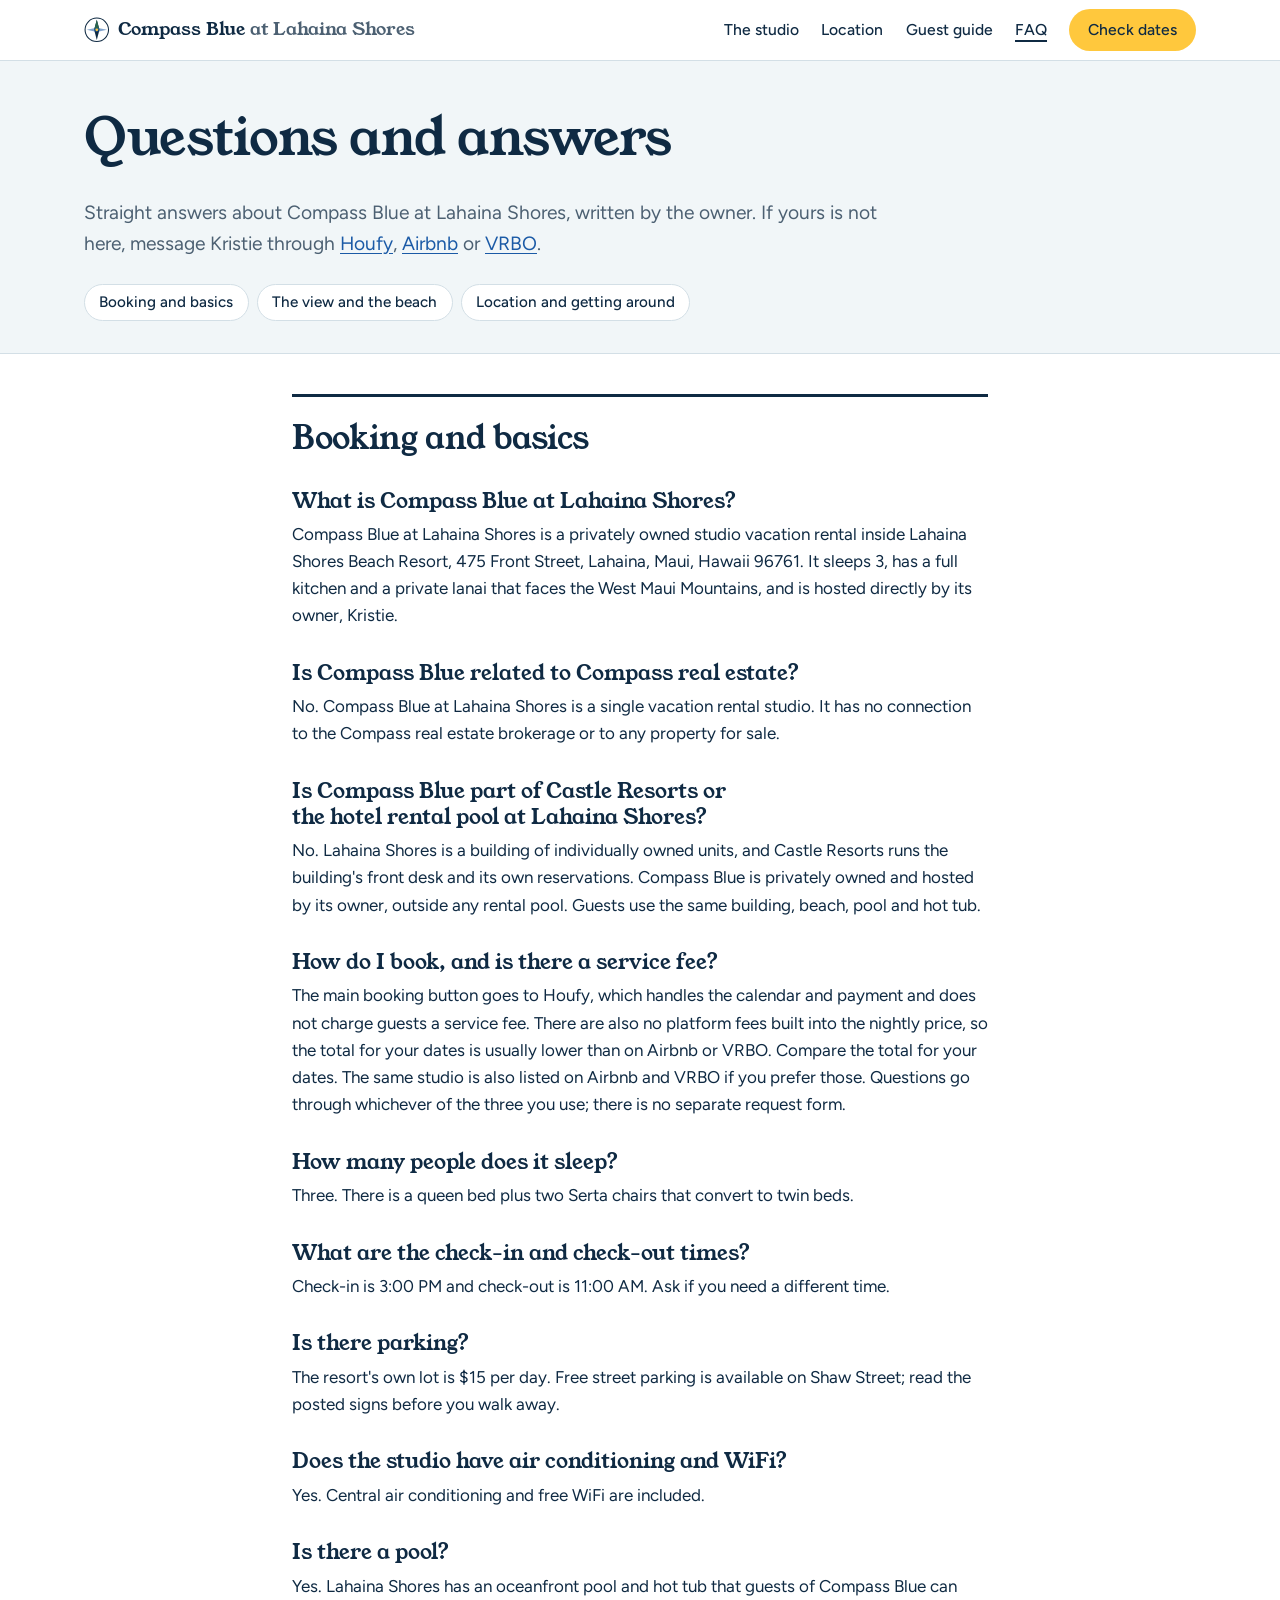
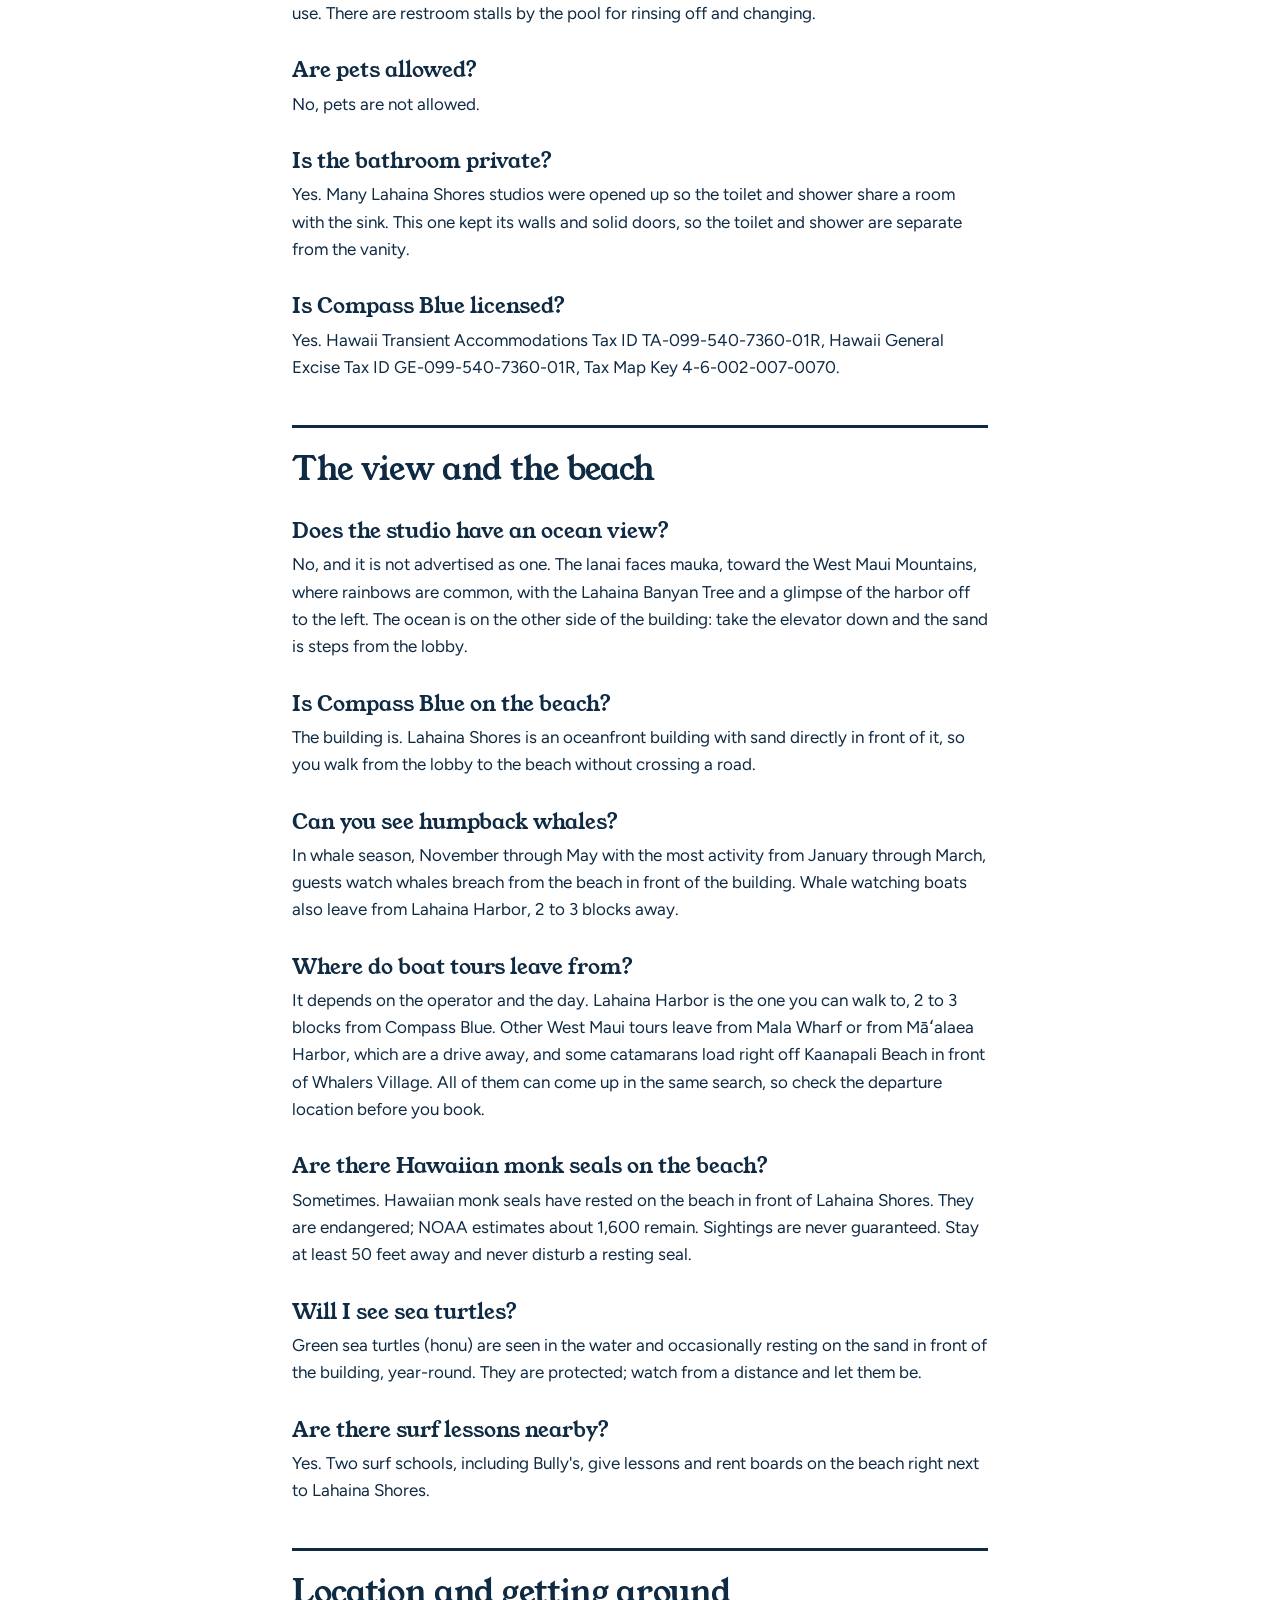
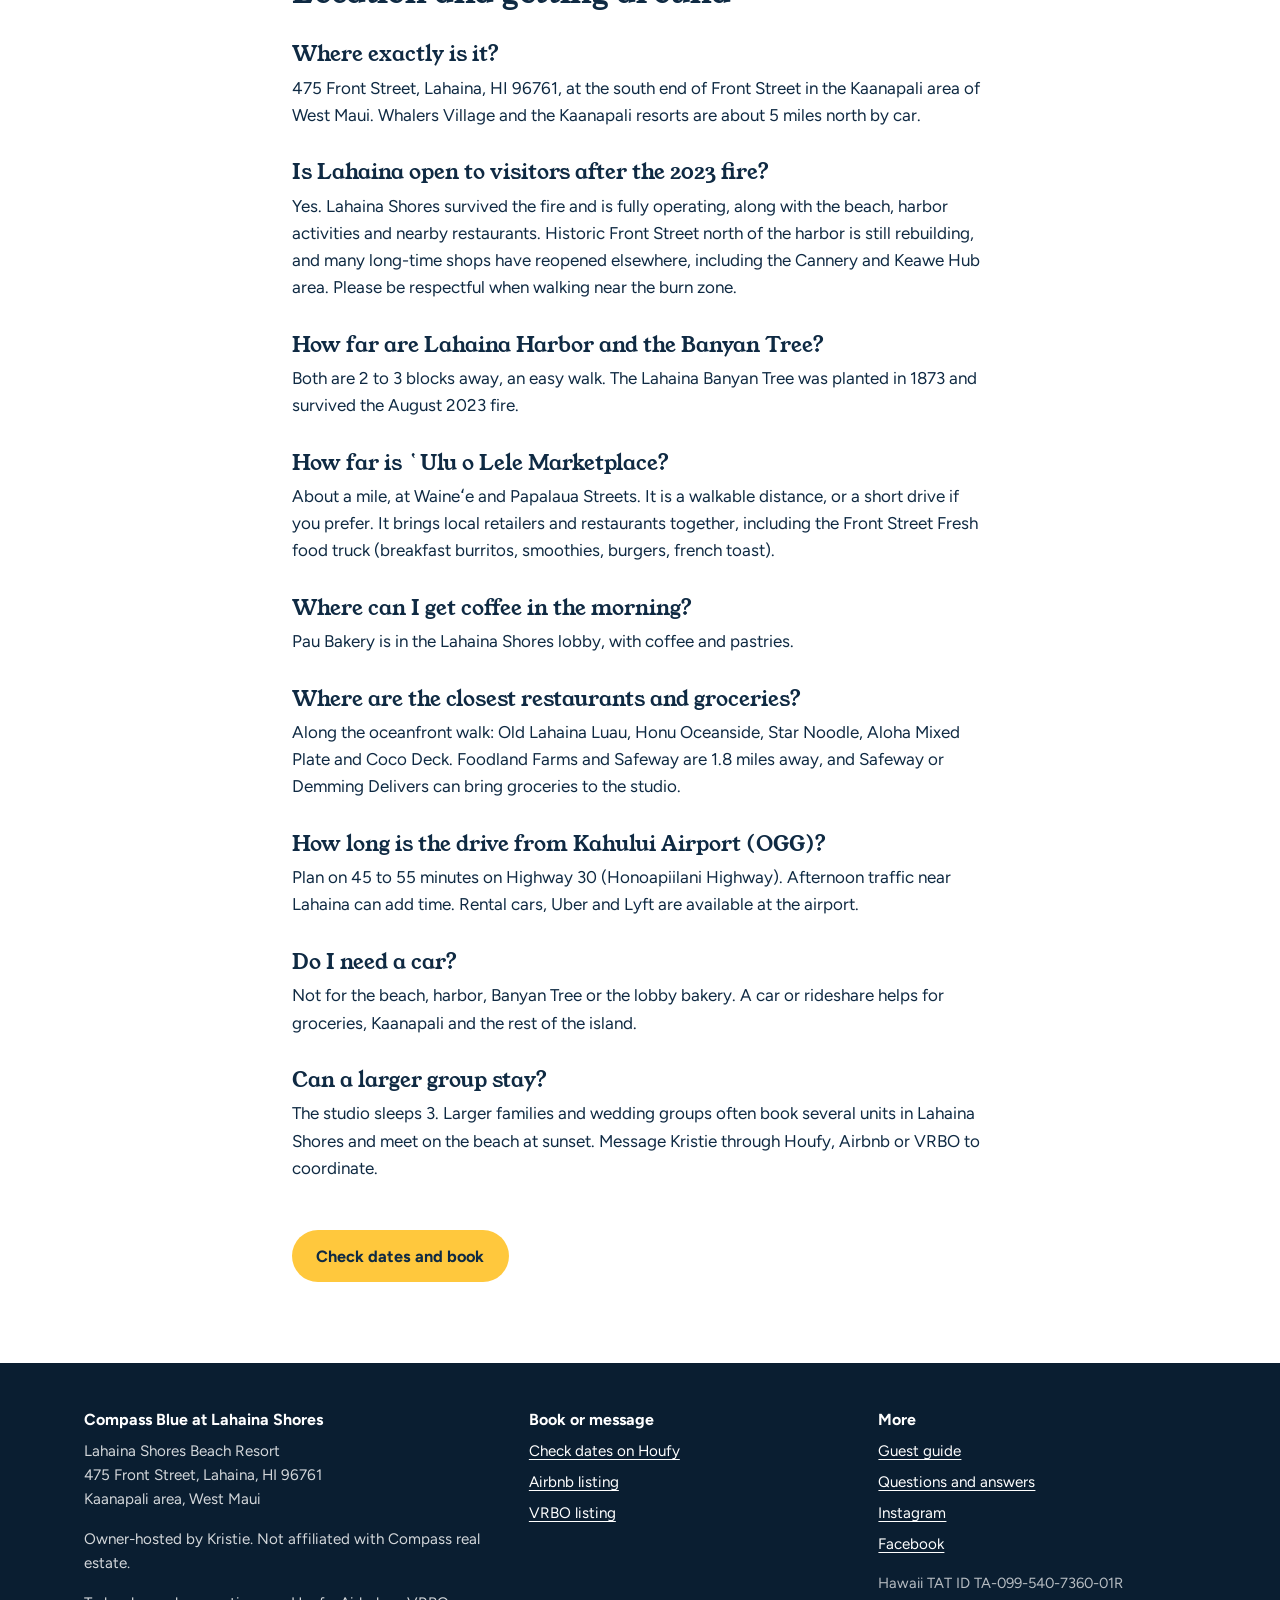
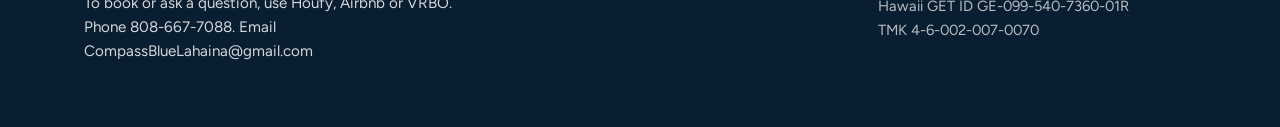
==== faq.html @ b949ba2e "Add files via upload" ====
<!DOCTYPE html>
<html lang="en">
<head>
<meta charset="UTF-8">
<meta name="viewport" content="width=device-width, initial-scale=1">
<title>Questions and answers | Compass Blue at Lahaina Shores, Maui</title>
<meta name="description" content="Straight answers about Compass Blue at Lahaina Shores, 475 Front Street, Lahaina: the view, the beach, whales and monk seals, parking, booking and getting around.">
<link rel="canonical" href="https://compassbluelahaina-web.github.io/compass-blue-maui/faq.html">
<meta name="robots" content="index, follow">
<meta property="og:type" content="website">
<meta property="og:site_name" content="Compass Blue at Lahaina Shores">
<meta property="og:title" content="Questions and answers | Compass Blue at Lahaina Shores, Maui">
<meta property="og:description" content="Straight answers about Compass Blue at Lahaina Shores, 475 Front Street, Lahaina: the view, the beach, whales and monk seals, parking, booking and getting around.">
<meta property="og:url" content="https://compassbluelahaina-web.github.io/compass-blue-maui/faq.html">
<meta property="og:image" content="https://compassbluelahaina-web.github.io/compass-blue-maui/assets/img/share.jpg">
<meta name="twitter:card" content="summary_large_image">
<meta name="theme-color" content="#0f2a43">
<link rel="icon" href="assets/img/favicon.svg" type="image/svg+xml">
<link rel="preload" href="assets/fonts/young-serif-latin-400-normal.woff2" as="font" type="font/woff2" crossorigin>
<link rel="preload" href="assets/fonts/figtree-latin-wght-normal.woff2" as="font" type="font/woff2" crossorigin>
<link rel="stylesheet" href="assets/css/style.css">
<script type="application/ld+json">
{
  "@context": "https://schema.org",
  "@type": "FAQPage",
  "mainEntity": [
    {
      "@type": "Question",
      "name": "What is Compass Blue at Lahaina Shores?",
      "acceptedAnswer": {
        "@type": "Answer",
        "text": "Compass Blue at Lahaina Shores is a privately owned studio vacation rental inside Lahaina Shores Beach Resort, 475 Front Street, Lahaina, Maui, Hawaii 96761. It sleeps 3, has a full kitchen and a private lanai that faces the West Maui Mountains, and is hosted directly by its owner, Kristie."
      }
    },
    {
      "@type": "Question",
      "name": "Is Compass Blue related to Compass real estate?",
      "acceptedAnswer": {
        "@type": "Answer",
        "text": "No. Compass Blue at Lahaina Shores is a single vacation rental studio. It has no connection to the Compass real estate brokerage or to any property for sale."
      }
    },
    {
      "@type": "Question",
      "name": "Is Compass Blue part of Castle Resorts or the hotel rental pool at Lahaina Shores?",
      "acceptedAnswer": {
        "@type": "Answer",
        "text": "No. Lahaina Shores is a building of individually owned units, and Castle Resorts runs the building's front desk and its own reservations. Compass Blue is privately owned and hosted by its owner, outside any rental pool. Guests use the same building, beach, pool and hot tub."
      }
    },
    {
      "@type": "Question",
      "name": "How do I book, and is there a service fee?",
      "acceptedAnswer": {
        "@type": "Answer",
        "text": "The main booking button goes to Houfy, which handles the calendar and payment and does not charge guests a service fee. There are also no platform fees built into the nightly price, so the total for your dates is usually lower than on Airbnb or VRBO. Compare the total for your dates. The same studio is also listed on Airbnb and VRBO if you prefer those. Questions go through whichever of the three you use; there is no separate request form."
      }
    },
    {
      "@type": "Question",
      "name": "How many people does it sleep?",
      "acceptedAnswer": {
        "@type": "Answer",
        "text": "Three. There is a queen bed plus two Serta chairs that convert to twin beds."
      }
    },
    {
      "@type": "Question",
      "name": "What are the check-in and check-out times?",
      "acceptedAnswer": {
        "@type": "Answer",
        "text": "Check-in is 3:00 PM and check-out is 11:00 AM. Ask if you need a different time."
      }
    },
    {
      "@type": "Question",
      "name": "Is there parking?",
      "acceptedAnswer": {
        "@type": "Answer",
        "text": "The resort's own lot is $15 per day. Free street parking is available on Shaw Street; read the posted signs before you walk away."
      }
    },
    {
      "@type": "Question",
      "name": "Does the studio have air conditioning and WiFi?",
      "acceptedAnswer": {
        "@type": "Answer",
        "text": "Yes. Central air conditioning and free WiFi are included."
      }
    },
    {
      "@type": "Question",
      "name": "Is there a pool?",
      "acceptedAnswer": {
        "@type": "Answer",
        "text": "Yes. Lahaina Shores has an oceanfront pool and hot tub that guests of Compass Blue can use. There are restroom stalls by the pool for rinsing off and changing."
      }
    },
    {
      "@type": "Question",
      "name": "Are pets allowed?",
      "acceptedAnswer": {
        "@type": "Answer",
        "text": "No, pets are not allowed."
      }
    },
    {
      "@type": "Question",
      "name": "Is the bathroom private?",
      "acceptedAnswer": {
        "@type": "Answer",
        "text": "Yes. Many Lahaina Shores studios were opened up so the toilet and shower share a room with the sink. This one kept its walls and solid doors, so the toilet and shower are separate from the vanity."
      }
    },
    {
      "@type": "Question",
      "name": "Is Compass Blue licensed?",
      "acceptedAnswer": {
        "@type": "Answer",
        "text": "Yes. Hawaii Transient Accommodations Tax ID TA-099-540-7360-01R, Hawaii General Excise Tax ID GE-099-540-7360-01R, Tax Map Key 4-6-002-007-0070."
      }
    },
    {
      "@type": "Question",
      "name": "Does the studio have an ocean view?",
      "acceptedAnswer": {
        "@type": "Answer",
        "text": "No, and it is not advertised as one. The lanai faces mauka, toward the West Maui Mountains, where rainbows are common, with the Lahaina Banyan Tree and a glimpse of the harbor off to the left. The ocean is on the other side of the building: take the elevator down and the sand is steps from the lobby."
      }
    },
    {
      "@type": "Question",
      "name": "Is Compass Blue on the beach?",
      "acceptedAnswer": {
        "@type": "Answer",
        "text": "The building is. Lahaina Shores is an oceanfront building with sand directly in front of it, so you walk from the lobby to the beach without crossing a road."
      }
    },
    {
      "@type": "Question",
      "name": "Can you see humpback whales?",
      "acceptedAnswer": {
        "@type": "Answer",
        "text": "In whale season, November through May with the most activity from January through March, guests watch whales breach from the beach in front of the building. Whale watching boats also leave from Lahaina Harbor, 2 to 3 blocks away."
      }
    },
    {
      "@type": "Question",
      "name": "Where do boat tours leave from?",
      "acceptedAnswer": {
        "@type": "Answer",
        "text": "It depends on the operator and the day. Lahaina Harbor is the one you can walk to, 2 to 3 blocks from Compass Blue. Other West Maui tours leave from Mala Wharf or from Māʻalaea Harbor, which are a drive away, and some catamarans load right off Kaanapali Beach in front of Whalers Village. All of them can come up in the same search, so check the departure location before you book."
      }
    },
    {
      "@type": "Question",
      "name": "Are there Hawaiian monk seals on the beach?",
      "acceptedAnswer": {
        "@type": "Answer",
        "text": "Sometimes. Hawaiian monk seals have rested on the beach in front of Lahaina Shores. They are endangered; NOAA estimates about 1,600 remain. Sightings are never guaranteed. Stay at least 50 feet away and never disturb a resting seal."
      }
    },
    {
      "@type": "Question",
      "name": "Will I see sea turtles?",
      "acceptedAnswer": {
        "@type": "Answer",
        "text": "Green sea turtles (honu) are seen in the water and occasionally resting on the sand in front of the building, year-round. They are protected; watch from a distance and let them be."
      }
    },
    {
      "@type": "Question",
      "name": "Are there surf lessons nearby?",
      "acceptedAnswer": {
        "@type": "Answer",
        "text": "Yes. Two surf schools, including Bully's, give lessons and rent boards on the beach right next to Lahaina Shores."
      }
    },
    {
      "@type": "Question",
      "name": "Where exactly is it?",
      "acceptedAnswer": {
        "@type": "Answer",
        "text": "475 Front Street, Lahaina, HI 96761, at the south end of Front Street in the Kaanapali area of West Maui. Whalers Village and the Kaanapali resorts are about 5 miles north by car."
      }
    },
    {
      "@type": "Question",
      "name": "Is Lahaina open to visitors after the 2023 fire?",
      "acceptedAnswer": {
        "@type": "Answer",
        "text": "Yes. Lahaina Shores survived the fire and is fully operating, along with the beach, harbor activities and nearby restaurants. Historic Front Street north of the harbor is still rebuilding, and many long-time shops have reopened elsewhere, including the Cannery and Keawe Hub area. Please be respectful when walking near the burn zone."
      }
    },
    {
      "@type": "Question",
      "name": "How far are Lahaina Harbor and the Banyan Tree?",
      "acceptedAnswer": {
        "@type": "Answer",
        "text": "Both are 2 to 3 blocks away, an easy walk. The Lahaina Banyan Tree was planted in 1873 and survived the August 2023 fire."
      }
    },
    {
      "@type": "Question",
      "name": "How far is ʻUlu o Lele Marketplace?",
      "acceptedAnswer": {
        "@type": "Answer",
        "text": "About a mile, at Waineʻe and Papalaua Streets. It is a walkable distance, or a short drive if you prefer. It brings local retailers and restaurants together, including the Front Street Fresh food truck (breakfast burritos, smoothies, burgers, french toast)."
      }
    },
    {
      "@type": "Question",
      "name": "Where can I get coffee in the morning?",
      "acceptedAnswer": {
        "@type": "Answer",
        "text": "Pau Bakery is in the Lahaina Shores lobby, with coffee and pastries."
      }
    },
    {
      "@type": "Question",
      "name": "Where are the closest restaurants and groceries?",
      "acceptedAnswer": {
        "@type": "Answer",
        "text": "Along the oceanfront walk: Old Lahaina Luau, Honu Oceanside, Star Noodle, Aloha Mixed Plate and Coco Deck. Foodland Farms and Safeway are 1.8 miles away, and Safeway or Demming Delivers can bring groceries to the studio."
      }
    },
    {
      "@type": "Question",
      "name": "How long is the drive from Kahului Airport (OGG)?",
      "acceptedAnswer": {
        "@type": "Answer",
        "text": "Plan on 45 to 55 minutes on Highway 30 (Honoapiilani Highway). Afternoon traffic near Lahaina can add time. Rental cars, Uber and Lyft are available at the airport."
      }
    },
    {
      "@type": "Question",
      "name": "Do I need a car?",
      "acceptedAnswer": {
        "@type": "Answer",
        "text": "Not for the beach, harbor, Banyan Tree or the lobby bakery. A car or rideshare helps for groceries, Kaanapali and the rest of the island."
      }
    },
    {
      "@type": "Question",
      "name": "Can a larger group stay?",
      "acceptedAnswer": {
        "@type": "Answer",
        "text": "The studio sleeps 3. Larger families and wedding groups often book several units in Lahaina Shores and meet on the beach at sunset. Message Kristie through Houfy, Airbnb or VRBO to coordinate."
      }
    }
  ]
}
</script>
<script type="application/ld+json">
{
  "@context": "https://schema.org",
  "@type": "BreadcrumbList",
  "itemListElement": [
    {
      "@type": "ListItem",
      "position": 1,
      "name": "Compass Blue at Lahaina Shores",
      "item": "https://compassbluelahaina-web.github.io/compass-blue-maui/"
    },
    {
      "@type": "ListItem",
      "position": 2,
      "name": "Questions and answers",
      "item": "https://compassbluelahaina-web.github.io/compass-blue-maui/faq.html"
    }
  ]
}
</script>
<!-- Google Analytics (Kristie's existing free tag). Delete this block to remove tracking. -->
<script async src="https://www.googletagmanager.com/gtag/js?id=G-EWM16TSZFX"></script>
<script>window.dataLayer=window.dataLayer||[];function gtag(){dataLayer.push(arguments);}gtag('js',new Date());gtag('config','G-EWM16TSZFX');</script>
</head>
<body>
<a class="skip" href="#main">Skip to content</a>
<header class="top">
  <div class="wrap">
    <a class="brand" href="./" aria-label="Compass Blue at Lahaina Shores, home"><svg viewBox="0 0 48 48" aria-hidden="true"><circle cx="24" cy="24" r="22" fill="#fff" stroke="#0f2a43" stroke-width="2"/><path d="M24 5l5 19-5 19-5-19z" fill="#0f2a43"/><path d="M24 5l5 19h-10z" fill="#2a654d"/><path d="M5 24l19-4 19 4-19 4z" fill="#1b5aa6" opacity=".55"/><circle cx="24" cy="24" r="2.6" fill="#ffc83d"/></svg><span>Compass Blue <span>at Lahaina Shores</span></span></a>
    <nav class="nav" aria-label="Main">
      <a href="./#studio" class="hide-s">The studio</a>
      <a href="./#location" class="hide-s">Location</a>
      <a href="guide.html">Guest guide</a>
      <a href="faq.html" aria-current="page">FAQ</a>
      <a class="btn btn-book btn-small hide-s" href="https://www.houfy.com/329782?guests=1&amp;adults=1&amp;children=0" rel="noopener">Check dates</a>
    </nav>
  </div>
</header>
<main id="main">
<div class="page-head"><div class="wrap">
<h1>Questions and answers</h1>
<p class="lede">Straight answers about Compass Blue at Lahaina Shores, written by the owner. If yours is not here, message Kristie through <a href="https://www.houfy.com/329782?guests=1&amp;adults=1&amp;children=0">Houfy</a>, <a href="https://www.airbnb.com/rooms/1554513657924432394">Airbnb</a> or <a href="https://www.vrbo.com/4982152">VRBO</a>.</p>
<ul class="toc">
<li><a href="#booking">Booking and basics</a></li>
<li><a href="#beach">The view and the beach</a></li>
<li><a href="#location">Location and getting around</a></li>
</ul>
</div></div>
<div class="prose">
<h2 id="booking">Booking and basics</h2>
<h3 class="q">What is Compass Blue at Lahaina Shores?</h3>
<p>Compass Blue at Lahaina Shores is a privately owned studio vacation rental inside Lahaina Shores Beach Resort, 475 Front Street, Lahaina, Maui, Hawaii 96761. It sleeps 3, has a full kitchen and a private lanai that faces the West Maui Mountains, and is hosted directly by its owner, Kristie.</p>
<h3 class="q">Is Compass Blue related to Compass real estate?</h3>
<p>No. Compass Blue at Lahaina Shores is a single vacation rental studio. It has no connection to the Compass real estate brokerage or to any property for sale.</p>
<h3 class="q">Is Compass Blue part of Castle Resorts or the hotel rental pool at Lahaina Shores?</h3>
<p>No. Lahaina Shores is a building of individually owned units, and Castle Resorts runs the building's front desk and its own reservations. Compass Blue is privately owned and hosted by its owner, outside any rental pool. Guests use the same building, beach, pool and hot tub.</p>
<h3 class="q">How do I book, and is there a service fee?</h3>
<p>The main booking button goes to Houfy, which handles the calendar and payment and does not charge guests a service fee. There are also no platform fees built into the nightly price, so the total for your dates is usually lower than on Airbnb or VRBO. Compare the total for your dates. The same studio is also listed on Airbnb and VRBO if you prefer those. Questions go through whichever of the three you use; there is no separate request form.</p>
<h3 class="q">How many people does it sleep?</h3>
<p>Three. There is a queen bed plus two Serta chairs that convert to twin beds.</p>
<h3 class="q">What are the check-in and check-out times?</h3>
<p>Check-in is 3:00 PM and check-out is 11:00 AM. Ask if you need a different time.</p>
<h3 class="q">Is there parking?</h3>
<p>The resort's own lot is $15 per day. Free street parking is available on Shaw Street; read the posted signs before you walk away.</p>
<h3 class="q">Does the studio have air conditioning and WiFi?</h3>
<p>Yes. Central air conditioning and free WiFi are included.</p>
<h3 class="q">Is there a pool?</h3>
<p>Yes. Lahaina Shores has an oceanfront pool and hot tub that guests of Compass Blue can use. There are restroom stalls by the pool for rinsing off and changing.</p>
<h3 class="q">Are pets allowed?</h3>
<p>No, pets are not allowed.</p>
<h3 class="q">Is the bathroom private?</h3>
<p>Yes. Many Lahaina Shores studios were opened up so the toilet and shower share a room with the sink. This one kept its walls and solid doors, so the toilet and shower are separate from the vanity.</p>
<h3 class="q">Is Compass Blue licensed?</h3>
<p>Yes. Hawaii Transient Accommodations Tax ID TA-099-540-7360-01R, Hawaii General Excise Tax ID GE-099-540-7360-01R, Tax Map Key 4-6-002-007-0070.</p>
<h2 id="beach">The view and the beach</h2>
<h3 class="q">Does the studio have an ocean view?</h3>
<p>No, and it is not advertised as one. The lanai faces mauka, toward the West Maui Mountains, where rainbows are common, with the Lahaina Banyan Tree and a glimpse of the harbor off to the left. The ocean is on the other side of the building: take the elevator down and the sand is steps from the lobby.</p>
<h3 class="q">Is Compass Blue on the beach?</h3>
<p>The building is. Lahaina Shores is an oceanfront building with sand directly in front of it, so you walk from the lobby to the beach without crossing a road.</p>
<h3 class="q">Can you see humpback whales?</h3>
<p>In whale season, November through May with the most activity from January through March, guests watch whales breach from the beach in front of the building. Whale watching boats also leave from Lahaina Harbor, 2 to 3 blocks away.</p>
<h3 class="q">Where do boat tours leave from?</h3>
<p>It depends on the operator and the day. Lahaina Harbor is the one you can walk to, 2 to 3 blocks from Compass Blue. Other West Maui tours leave from Mala Wharf or from Māʻalaea Harbor, which are a drive away, and some catamarans load right off Kaanapali Beach in front of Whalers Village. All of them can come up in the same search, so check the departure location before you book.</p>
<h3 class="q">Are there Hawaiian monk seals on the beach?</h3>
<p>Sometimes. Hawaiian monk seals have rested on the beach in front of Lahaina Shores. They are endangered; NOAA estimates about 1,600 remain. Sightings are never guaranteed. Stay at least 50 feet away and never disturb a resting seal.</p>
<h3 class="q">Will I see sea turtles?</h3>
<p>Green sea turtles (honu) are seen in the water and occasionally resting on the sand in front of the building, year-round. They are protected; watch from a distance and let them be.</p>
<h3 class="q">Are there surf lessons nearby?</h3>
<p>Yes. Two surf schools, including Bully's, give lessons and rent boards on the beach right next to Lahaina Shores.</p>
<h2 id="location">Location and getting around</h2>
<h3 class="q">Where exactly is it?</h3>
<p>475 Front Street, Lahaina, HI 96761, at the south end of Front Street in the Kaanapali area of West Maui. Whalers Village and the Kaanapali resorts are about 5 miles north by car.</p>
<h3 class="q">Is Lahaina open to visitors after the 2023 fire?</h3>
<p>Yes. Lahaina Shores survived the fire and is fully operating, along with the beach, harbor activities and nearby restaurants. Historic Front Street north of the harbor is still rebuilding, and many long-time shops have reopened elsewhere, including the Cannery and Keawe Hub area. Please be respectful when walking near the burn zone.</p>
<h3 class="q">How far are Lahaina Harbor and the Banyan Tree?</h3>
<p>Both are 2 to 3 blocks away, an easy walk. The Lahaina Banyan Tree was planted in 1873 and survived the August 2023 fire.</p>
<h3 class="q">How far is ʻUlu o Lele Marketplace?</h3>
<p>About a mile, at Waineʻe and Papalaua Streets. It is a walkable distance, or a short drive if you prefer. It brings local retailers and restaurants together, including the Front Street Fresh food truck (breakfast burritos, smoothies, burgers, french toast).</p>
<h3 class="q">Where can I get coffee in the morning?</h3>
<p>Pau Bakery is in the Lahaina Shores lobby, with coffee and pastries.</p>
<h3 class="q">Where are the closest restaurants and groceries?</h3>
<p>Along the oceanfront walk: Old Lahaina Luau, Honu Oceanside, Star Noodle, Aloha Mixed Plate and Coco Deck. Foodland Farms and Safeway are 1.8 miles away, and Safeway or Demming Delivers can bring groceries to the studio.</p>
<h3 class="q">How long is the drive from Kahului Airport (OGG)?</h3>
<p>Plan on 45 to 55 minutes on Highway 30 (Honoapiilani Highway). Afternoon traffic near Lahaina can add time. Rental cars, Uber and Lyft are available at the airport.</p>
<h3 class="q">Do I need a car?</h3>
<p>Not for the beach, harbor, Banyan Tree or the lobby bakery. A car or rideshare helps for groceries, Kaanapali and the rest of the island.</p>
<h3 class="q">Can a larger group stay?</h3>
<p>The studio sleeps 3. Larger families and wedding groups often book several units in Lahaina Shores and meet on the beach at sunset. Message Kristie through Houfy, Airbnb or VRBO to coordinate.</p>
<p style="margin-top:3rem"><a class="btn btn-book" href="https://www.houfy.com/329782?guests=1&amp;adults=1&amp;children=0" rel="noopener">Check dates and book</a></p>
</div>
</main>
<footer class="foot">
  <div class="wrap foot-grid">
    <div>
      <h2>Compass Blue at Lahaina Shores</h2>
      <p>Lahaina Shores Beach Resort<br>475 Front Street, Lahaina, HI 96761<br>Kaanapali area, West Maui</p>
      <p>Owner-hosted by Kristie. Not affiliated with Compass real estate.</p>
      <p>To book or ask a question, use Houfy, Airbnb or VRBO.<br>Phone 808-667-7088. Email CompassBlueLahaina@gmail.com</p>
    </div>
    <div>
      <h2>Book or message</h2>
      <ul>
        <li><a href="https://www.houfy.com/329782?guests=1&amp;adults=1&amp;children=0" rel="noopener">Check dates on Houfy</a></li>
        <li><a href="https://www.airbnb.com/rooms/1554513657924432394" rel="noopener">Airbnb listing</a></li>
        <li><a href="https://www.vrbo.com/4982152" rel="noopener">VRBO listing</a></li>
      </ul>
    </div>
    <div>
      <h2>More</h2>
      <ul>
        <li><a href="guide.html">Guest guide</a></li>
        <li><a href="faq.html">Questions and answers</a></li>
        <li><a href="https://instagram.com/compassbluelahaina" rel="noopener">Instagram</a></li>
        <li><a href="https://facebook.com/compassbluelahaina" rel="noopener">Facebook</a></li>
      </ul>
      <p class="small" style="color:rgba(255,255,255,.7)">Hawaii TAT ID TA-099-540-7360-01R<br>Hawaii GET ID GE-099-540-7360-01R<br>TMK 4-6-002-007-0070</p>
    </div>
  </div>
</footer>
<div class="bar">
  <a class="btn btn-book" href="https://www.houfy.com/329782?guests=1&amp;adults=1&amp;children=0" rel="noopener">Check dates and book</a>
  <a class="btn btn-line" href="./#book">Airbnb or VRBO</a>
</div>
</body>
</html>
---- assets/css/style.css ----
/* Compass Blue at Lahaina Shores — one stylesheet for every page.
   Plain CSS, no build step. Colors and fonts are set once in :root below. */

@font-face { font-family: "Young Serif"; src: url("../fonts/young-serif-latin-400-normal.woff2") format("woff2"); font-weight: 400; font-display: swap;
  unicode-range: U+0000-00FF, U+0131, U+0152-0153, U+02BB-02BC, U+02C6, U+02DA, U+02DC, U+2000-206F, U+20AC, U+2122, U+2191, U+2193, U+2212, U+2215, U+FEFF, U+FFFD; }
@font-face { font-family: "Young Serif"; src: url("../fonts/young-serif-latin-ext-400-normal.woff2") format("woff2"); font-weight: 400; font-display: swap;
  unicode-range: U+0100-02BA, U+02BD-02C5, U+02C7-02CC, U+02CE-02D7, U+02DD-02FF, U+1E00-1E9F, U+1EF2-1EFF, U+2020, U+20A0-20AB, U+20AD-20C0, U+2113, U+2C60-2C7F, U+A720-A7FF; }
@font-face { font-family: "Figtree"; src: url("../fonts/figtree-latin-wght-normal.woff2") format("woff2"); font-weight: 300 900; font-display: swap;
  unicode-range: U+0000-00FF, U+0131, U+0152-0153, U+02BB-02BC, U+02C6, U+02DA, U+02DC, U+2000-206F, U+20AC, U+2122, U+2191, U+2193, U+2212, U+2215, U+FEFF, U+FFFD; }
@font-face { font-family: "Figtree"; src: url("../fonts/figtree-latin-ext-wght-normal.woff2") format("woff2"); font-weight: 300 900; font-display: swap;
  unicode-range: U+0100-02BA, U+02BD-02C5, U+02C7-02CC, U+02CE-02D7, U+02DD-02FF, U+1E00-1E9F, U+1EF2-1EFF, U+2020, U+20A0-20AB, U+20AD-20C0, U+2113, U+2C60-2C7F, U+A720-A7FF; }

:root {
  --ink: #0f2a43;        /* deep compass blue: text, dark panels */
  --blue: #1b5aa6;       /* links */
  --mauka: #2a654d;      /* mountain green */
  --sun: #ffc83d;        /* the one booking color */
  --sun-deep: #f0b21c;
  --foam: #f1f6f8;       /* pale section background */
  --line: #d3dfe6;
  --muted: #4c6072;
  --paper: #fff;
  --serif: "Young Serif", "Iowan Old Style", Palatino, Georgia, serif;
  --sans: "Figtree", system-ui, -apple-system, "Segoe UI", Roboto, sans-serif;
  --wrap: 72rem;
  --radius: 14px;
}

*, *::before, *::after { box-sizing: border-box; }
html { -webkit-text-size-adjust: 100%; scroll-behavior: smooth; scroll-padding-top: 5rem; }
body { margin: 0; font-family: var(--sans); font-size: 1.0625rem; line-height: 1.6; color: var(--ink); background: var(--paper); }
img, svg, iframe { max-width: 100%; display: block; }
img { height: auto; }
h1, h2, h3 { font-family: var(--serif); font-weight: 400; line-height: 1.12; margin: 0 0 .6em; text-wrap: balance; }
h1 { font-size: clamp(2.3rem, 6.2vw, 4.25rem); letter-spacing: -.015em; }
h2 { font-size: clamp(1.75rem, 3.6vw, 2.6rem); letter-spacing: -.01em; }
h3 { font-size: 1.3rem; line-height: 1.25; }
p { margin: 0 0 1em; max-width: 68ch; }
a { color: var(--blue); text-underline-offset: .18em; }
a:hover { color: var(--ink); }
:focus-visible { outline: 3px solid var(--blue); outline-offset: 3px; border-radius: 4px; }
ul { padding-left: 1.2em; margin: 0 0 1em; }
li { margin-bottom: .45em; }
.wrap { max-width: var(--wrap); margin: 0 auto; padding: 0 1.25rem; }
.skip { position: absolute; left: -999px; top: 0; background: var(--sun); color: var(--ink); padding: .6rem 1rem; z-index: 100; }
.skip:focus { left: .5rem; top: .5rem; }
.lede { font-size: 1.2rem; color: var(--muted); }
.small { font-size: .92rem; color: var(--muted); }

/* ── Top bar ── */
.top { position: sticky; top: 0; z-index: 50; background: rgba(255,255,255,.94); backdrop-filter: blur(8px); border-bottom: 1px solid var(--line); }
.top .wrap { display: flex; align-items: center; gap: 1rem; min-height: 3.75rem; }
.brand { font-family: var(--serif); font-size: 1.15rem; color: var(--ink); text-decoration: none; display: flex; align-items: center; gap: .5rem; white-space: nowrap; }
.brand svg { width: 1.6rem; height: 1.6rem; flex: none; }
.brand span span { color: var(--muted); }
.nav { margin-left: auto; display: flex; gap: 1.4rem; align-items: center; }
.nav a { color: var(--ink); text-decoration: none; font-weight: 500; font-size: .98rem; }
.nav a:hover, .nav a[aria-current="page"] { text-decoration: underline; text-decoration-thickness: 2px; text-underline-offset: .35em; }
@media (max-width: 760px) {
  .brand span span { display: none; }
  .nav { gap: 1rem; }
  .nav .hide-s { display: none; }
}

/* ── Buttons ── */
.btn { display: inline-flex; align-items: center; justify-content: center; gap: .5rem; min-height: 3rem; padding: .7rem 1.4rem; border-radius: 999px; font-weight: 700; font-size: 1.02rem; text-decoration: none; border: 2px solid transparent; cursor: pointer; text-align: center; }
.btn-book { background: var(--sun); color: var(--ink); }
.btn-book:hover { background: var(--sun-deep); color: var(--ink); }
.btn-line { border-color: var(--ink); color: var(--ink); background: transparent; }
.btn-line:hover { background: var(--ink); color: #fff; }
.btn-small { min-height: 2.5rem; padding: .4rem 1.05rem; font-size: .95rem; }
.on-dark .btn-line { border-color: #fff; color: #fff; }
.on-dark .btn-line:hover { background: #fff; color: var(--ink); }

/* ── Hero ── */
.hero { padding: 2.5rem 0 3rem; }
.hero-grid { display: grid; gap: 2rem; align-items: center; }
.hero .where { font-weight: 600; color: var(--mauka); margin-bottom: .9rem; }
.hero .lede { max-width: 34rem; }
.hero-actions { display: flex; flex-wrap: wrap; gap: .75rem; align-items: center; margin: 1.5rem 0 .75rem; }
.facts { list-style: none; padding: 0; margin: 1.75rem 0 0; display: flex; flex-wrap: wrap; gap: .5rem; }
.facts li { margin: 0; padding: .35rem .85rem; border: 1px solid var(--line); border-radius: 999px; font-size: .93rem; font-weight: 500; background: var(--paper); }
.mosaic { display: grid; grid-template-columns: 2fr 1fr; grid-template-rows: 1fr 1fr; gap: .6rem; aspect-ratio: 5 / 4; }
.mosaic picture { display: block; min-height: 0; min-width: 0; }
.mosaic picture:first-child { grid-row: span 2; }
.mosaic img { width: 100%; height: 100%; object-fit: cover; background: var(--foam); border-radius: var(--radius); }
@media (min-width: 900px) {
  .hero { padding: 4rem 0 4.5rem; }
  .hero-grid { grid-template-columns: 1fr 1.05fr; gap: 3.5rem; }
}

/* ── Mauka / makai: the two directions of the stay ── */
.compass { display: grid; border-radius: var(--radius); overflow: hidden; color: #fff; position: relative; }
.compass > .mauka, .compass > .makai { padding: 1.5rem 1.5rem 2.25rem; }
.compass .mauka { background: var(--mauka); }
.compass .makai { background: var(--ink); }
.compass h3 { font-size: clamp(1.6rem, 3vw, 2.1rem); margin-bottom: .2em; }
.compass .word { font-family: var(--serif); font-style: normal; opacity: .8; font-size: 1.05rem; margin-bottom: 1rem; display: block; }
.compass p { color: rgba(255,255,255,.92); max-width: 30rem; margin-bottom: 0; }
.compass img { width: 100%; aspect-ratio: 16 / 10; object-fit: cover; border-radius: 10px; margin-bottom: 1.5rem; }
.compass .rose { position: absolute; width: 4.5rem; height: 4.5rem; left: 50%; top: 11rem; transform: translate(-50%,-50%); display: none; }
@media (min-width: 760px) {
  .compass { grid-template-columns: 1fr 1fr; }
  .compass > .mauka, .compass > .makai { padding: 2.5rem 3rem 3rem; }
  .compass img { width: 100%; aspect-ratio: 16 / 10; object-fit: cover; border-radius: 10px; margin-bottom: 1.5rem; }
.compass .rose { display: block; }
}

/* ── Sections ── */
.section { padding: 3.5rem 0; }
.section.tint { background: var(--foam); }
.section > .wrap > h2 { max-width: 22ch; }
.split { display: grid; gap: 2rem; }
@media (min-width: 900px) {
  .section { padding: 5.5rem 0; }
  .split { grid-template-columns: 1fr 1fr; gap: 4rem; align-items: start; }
  .split.wide-left { grid-template-columns: 1.25fr 1fr; }
}
.photo { border-radius: var(--radius); width: 100%; background: var(--foam); }

/* amenity list: two plain columns with a rule under each row */
.has { list-style: none; padding: 0; margin: 1.5rem 0 0; columns: 2; column-gap: 2.5rem; }
.has li { break-inside: avoid; padding: .6rem 0; margin: 0; border-bottom: 1px solid var(--line); }
@media (max-width: 520px) { .has { columns: 1; } }

/* photo strip: swipe on phones, grid on desktop */
.strip { display: flex; gap: .75rem; overflow-x: auto; scroll-snap-type: x mandatory; padding-bottom: .5rem; margin: 2rem -1.25rem 0; padding-inline: 1.25rem; }
.strip figure { margin: 0; flex: 0 0 82%; scroll-snap-align: center; }
.strip img { width: 100%; aspect-ratio: 4 / 3; object-fit: cover; border-radius: var(--radius); background: var(--line); }
.strip figcaption { font-size: .9rem; color: var(--muted); margin-top: .45rem; }
@media (min-width: 760px) {
  .strip { display: grid; grid-template-columns: repeat(3, 1fr); overflow: visible; margin-inline: 0; padding-inline: 0; }
}

/* wildlife: three text columns, no boxes */
.three { display: grid; gap: 2rem; margin-top: 2rem; }
.three h3 { border-top: 3px solid var(--ink); padding-top: .9rem; }
@media (min-width: 800px) { .three { grid-template-columns: repeat(3, 1fr); gap: 2.5rem; } }
.note { border-left: 4px solid var(--sun); padding: .2rem 0 .2rem 1.1rem; margin: 1.75rem 0; }
.note p:last-child { margin-bottom: 0; }

/* distances */
.dist { list-style: none; padding: 0; margin: 0 0 2rem; }
.dist li { display: grid; grid-template-columns: 7.5rem 1fr; gap: 1rem; padding: .7rem 0; border-bottom: 1px solid var(--line); margin: 0; }
.dist .d { font-weight: 700; color: var(--mauka); }
.strollmap { border-radius: var(--radius); background: #e9f0ee; width: 100%; height: auto; }
.strollmap text { font-family: var(--sans); }

/* reviews */
.quotes { display: grid; gap: 2rem 3rem; margin: 2rem 0; }
@media (min-width: 760px) { .quotes { grid-template-columns: 1fr 1fr; } }
.quotes blockquote { margin: 0; }
.quotes blockquote p { font-family: var(--serif); font-size: 1.2rem; line-height: 1.45; margin-bottom: .6rem; }
.quotes cite { font-style: normal; font-size: .93rem; color: var(--muted); }

/* booking */
.book { background: var(--ink); color: #fff; }
.book h2, .book h3 { color: #fff; }
.book p { color: rgba(255,255,255,.9); }
.book a:not(.btn) { color: #fff; }
.book-grid { display: grid; gap: 2.5rem; }
@media (min-width: 900px) { .book-grid { grid-template-columns: 1.1fr 1fr; gap: 4rem; } }
.ways { list-style: none; padding: 0; margin: 0; }
.ways li { padding: 1rem 0; border-bottom: 1px solid rgba(255,255,255,.22); margin: 0; display: flex; flex-wrap: wrap; gap: .25rem 1rem; justify-content: space-between; align-items: baseline; }
.ways li:first-child { border-top: 1px solid rgba(255,255,255,.22); }
.ways a { font-weight: 700; font-size: 1.1rem; }
.ways span { color: rgba(255,255,255,.75); font-size: .95rem; }

.map iframe { width: 100%; height: 380px; border: 0; border-radius: var(--radius); }

/* FAQ + guide pages */
.page-head { padding: 3rem 0 2rem; background: var(--foam); border-bottom: 1px solid var(--line); }
.page-head h1 { font-size: clamp(2rem, 5vw, 3.25rem); }
.toc { list-style: none; padding: 0; display: flex; flex-wrap: wrap; gap: .5rem; margin: 1.5rem 0 0; }
.toc li { margin: 0; }
.toc a { display: inline-block; padding: .35rem .9rem; border: 1px solid var(--line); background: #fff; border-radius: 999px; text-decoration: none; font-weight: 500; font-size: .95rem; color: var(--ink); }
.toc a:hover { border-color: var(--ink); }
.prose { max-width: 46rem; padding: 2.5rem 1.25rem 4rem; margin: 0 auto; }
.prose h2 { margin-top: 2.75rem; padding-top: 1.5rem; border-top: 3px solid var(--ink); font-size: clamp(1.5rem, 3vw, 2rem); }
.prose h2:first-child { margin-top: 0; }
.prose h3 { margin-top: 1.9rem; margin-bottom: .35em; font-family: var(--sans); font-weight: 700; font-size: 1.12rem; }
.prose .q { font-family: var(--serif); font-weight: 400; font-size: 1.3rem; }

/* footer */
.foot { background: #0a1e31; color: rgba(255,255,255,.82); padding: 3rem 0 6rem; font-size: .95rem; }
.foot a { color: #fff; }
.foot-grid { display: grid; gap: 2rem; }
@media (min-width: 760px) { .foot-grid { grid-template-columns: 1.3fr 1fr 1fr; } .foot { padding-bottom: 3rem; } }
.foot h2 { font-family: var(--sans); font-weight: 700; font-size: 1rem; color: #fff; margin-bottom: .6rem; letter-spacing: 0; }
.foot ul { list-style: none; padding: 0; }
.foot p { max-width: none; }

/* phone-only booking bar */
.bar { position: fixed; left: 0; right: 0; bottom: 0; z-index: 60; background: #fff; border-top: 1px solid var(--line); padding: .6rem 1rem calc(.6rem + env(safe-area-inset-bottom)); display: flex; gap: .6rem; }
.bar .btn { flex: 1; }
.bar .btn-line { flex: 0 0 auto; }
@media (min-width: 760px) { .bar { display: none; } }

@media (prefers-reduced-motion: reduce) { html { scroll-behavior: auto; } }
@media print { .top, .bar, .map, .book .btn { display: none; } body { font-size: 11pt; } }

/* phones: photos first, like the listing apps */
@media (max-width: 899px) { .hero-grid > .mosaic { order: -1; } .hero { padding-top: 1.25rem; } }
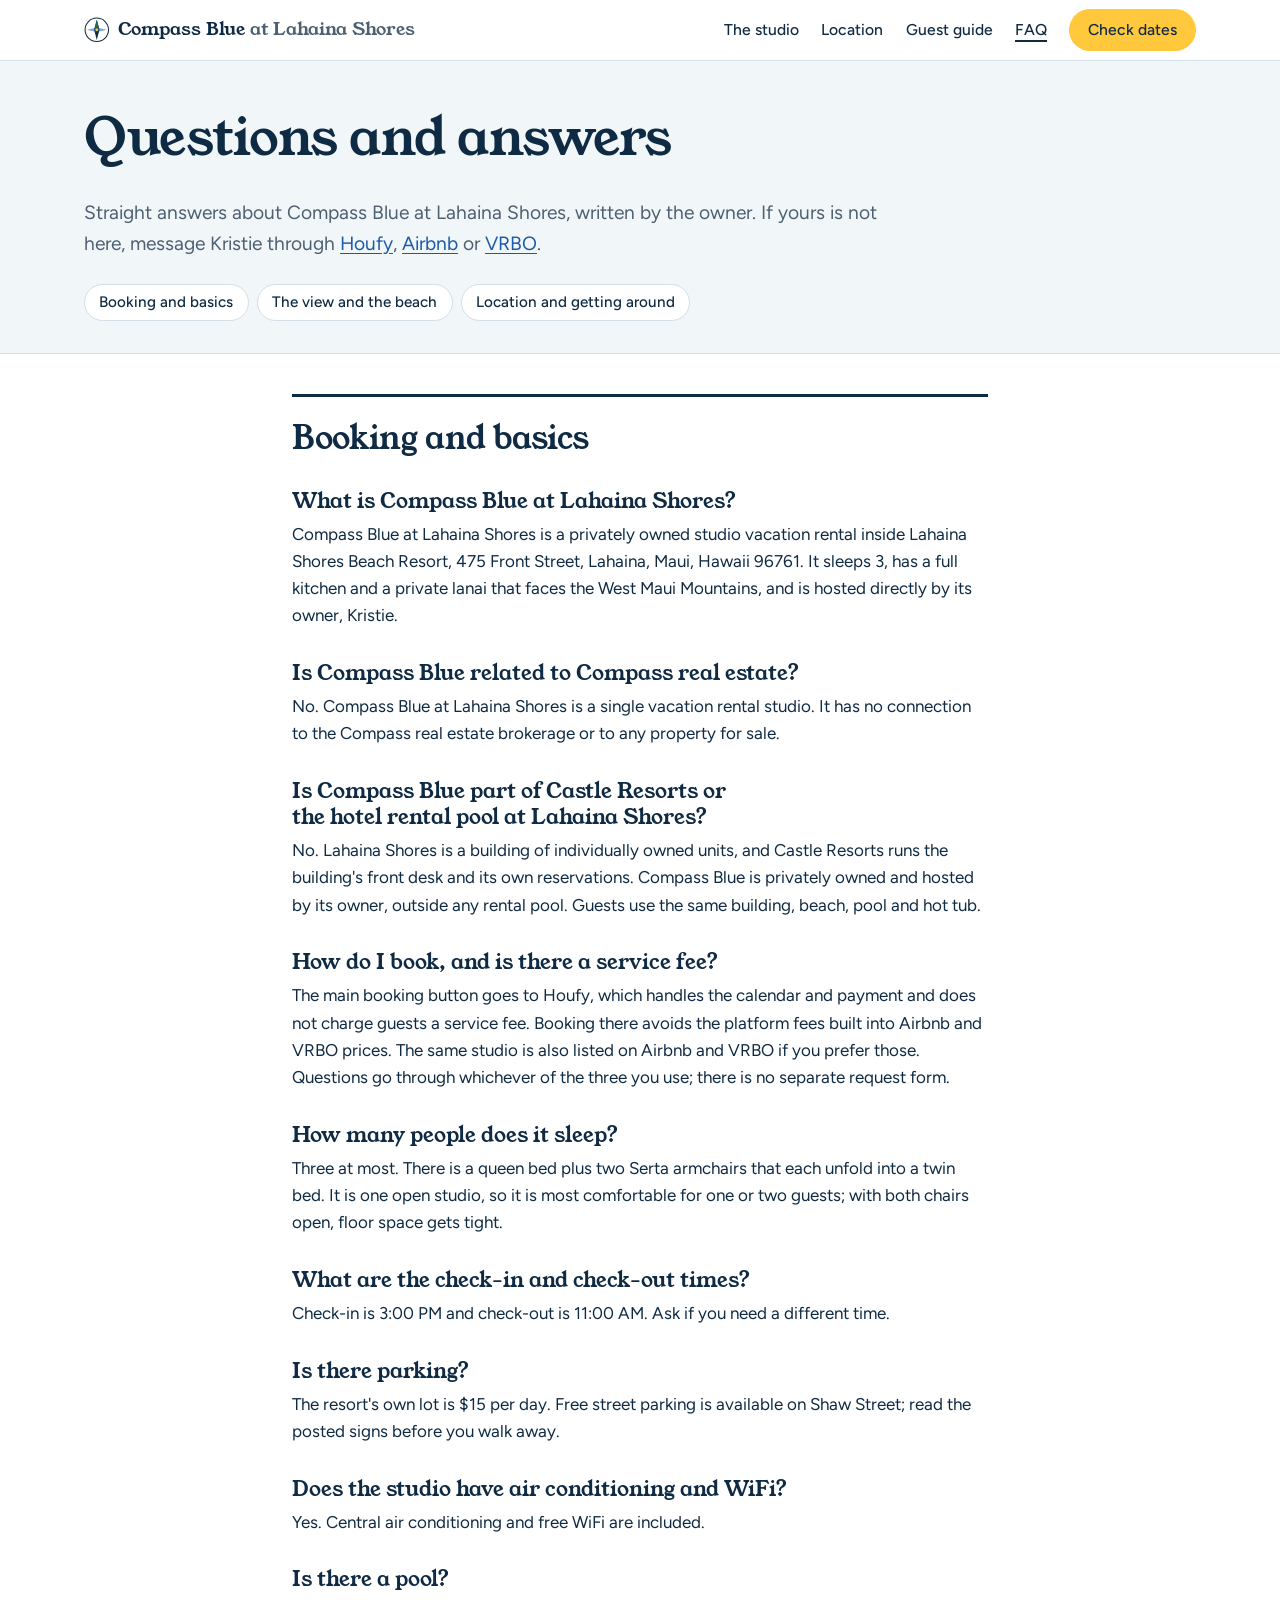
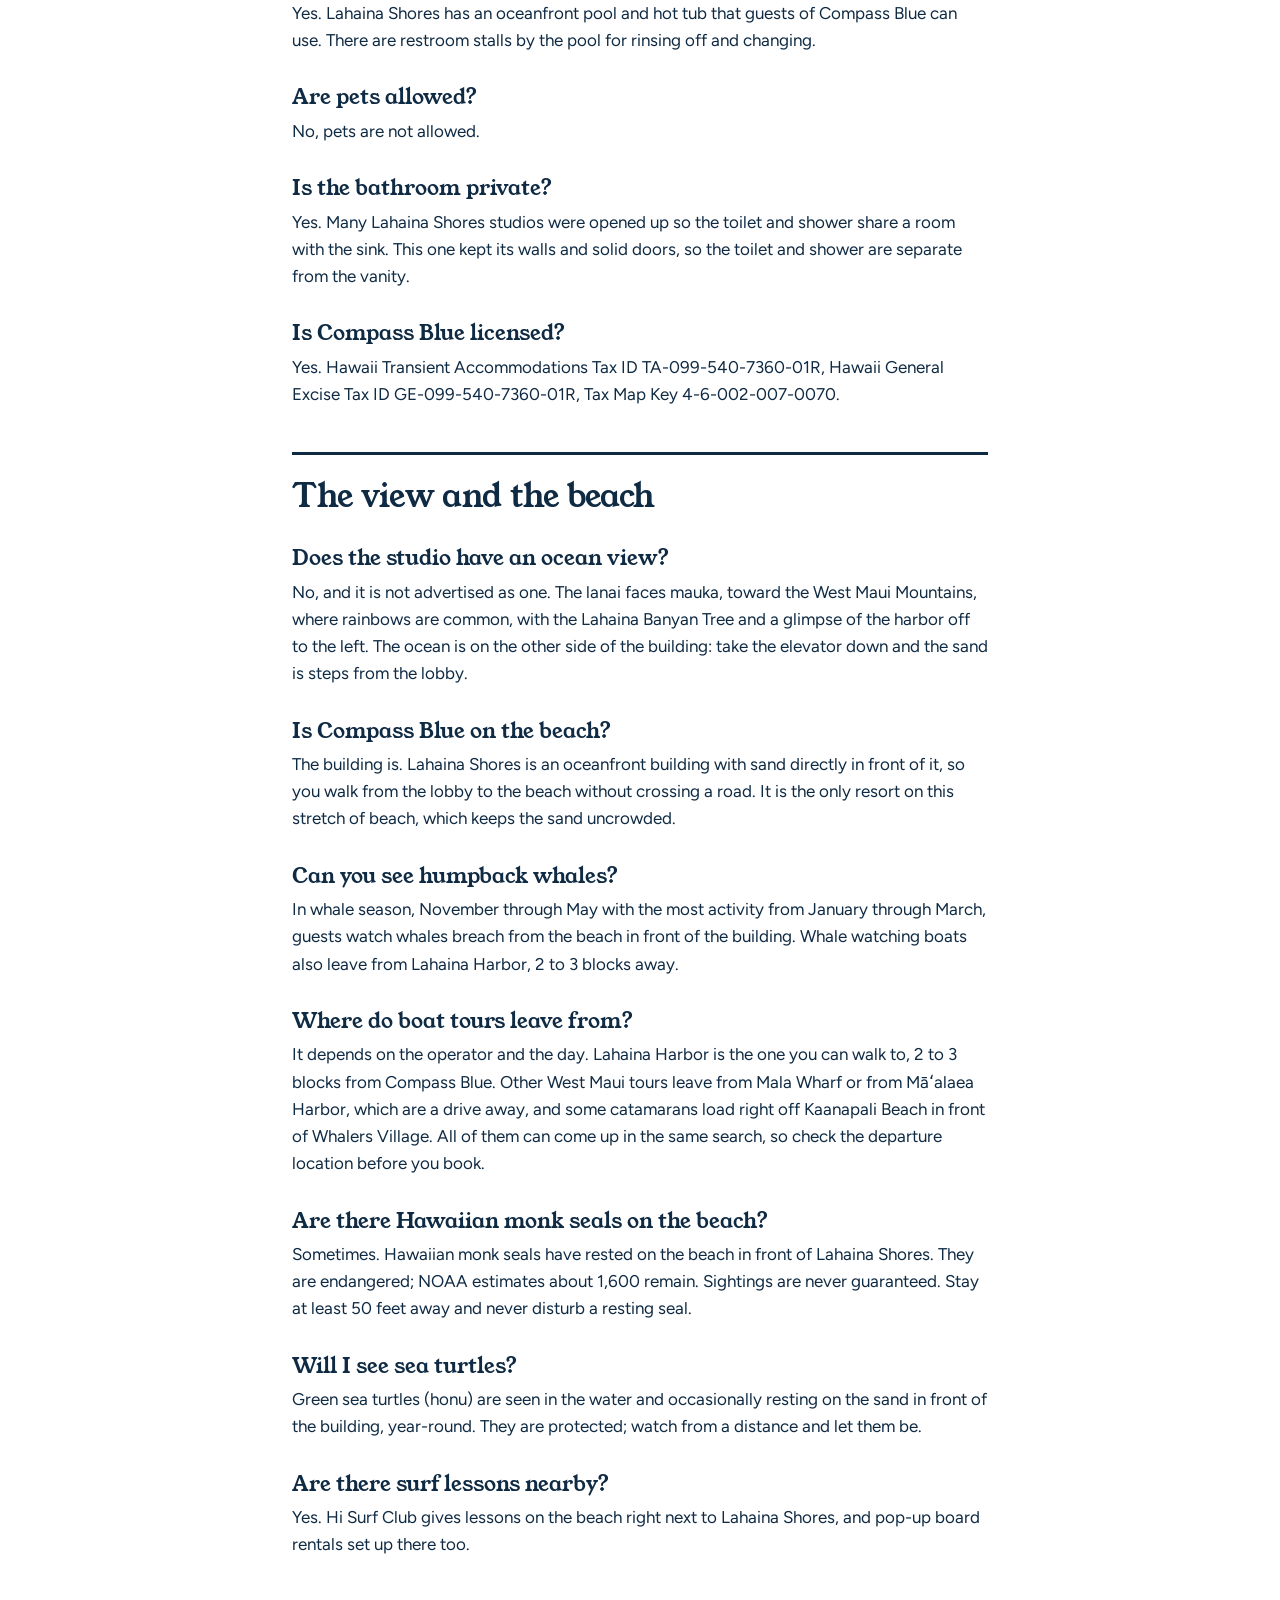
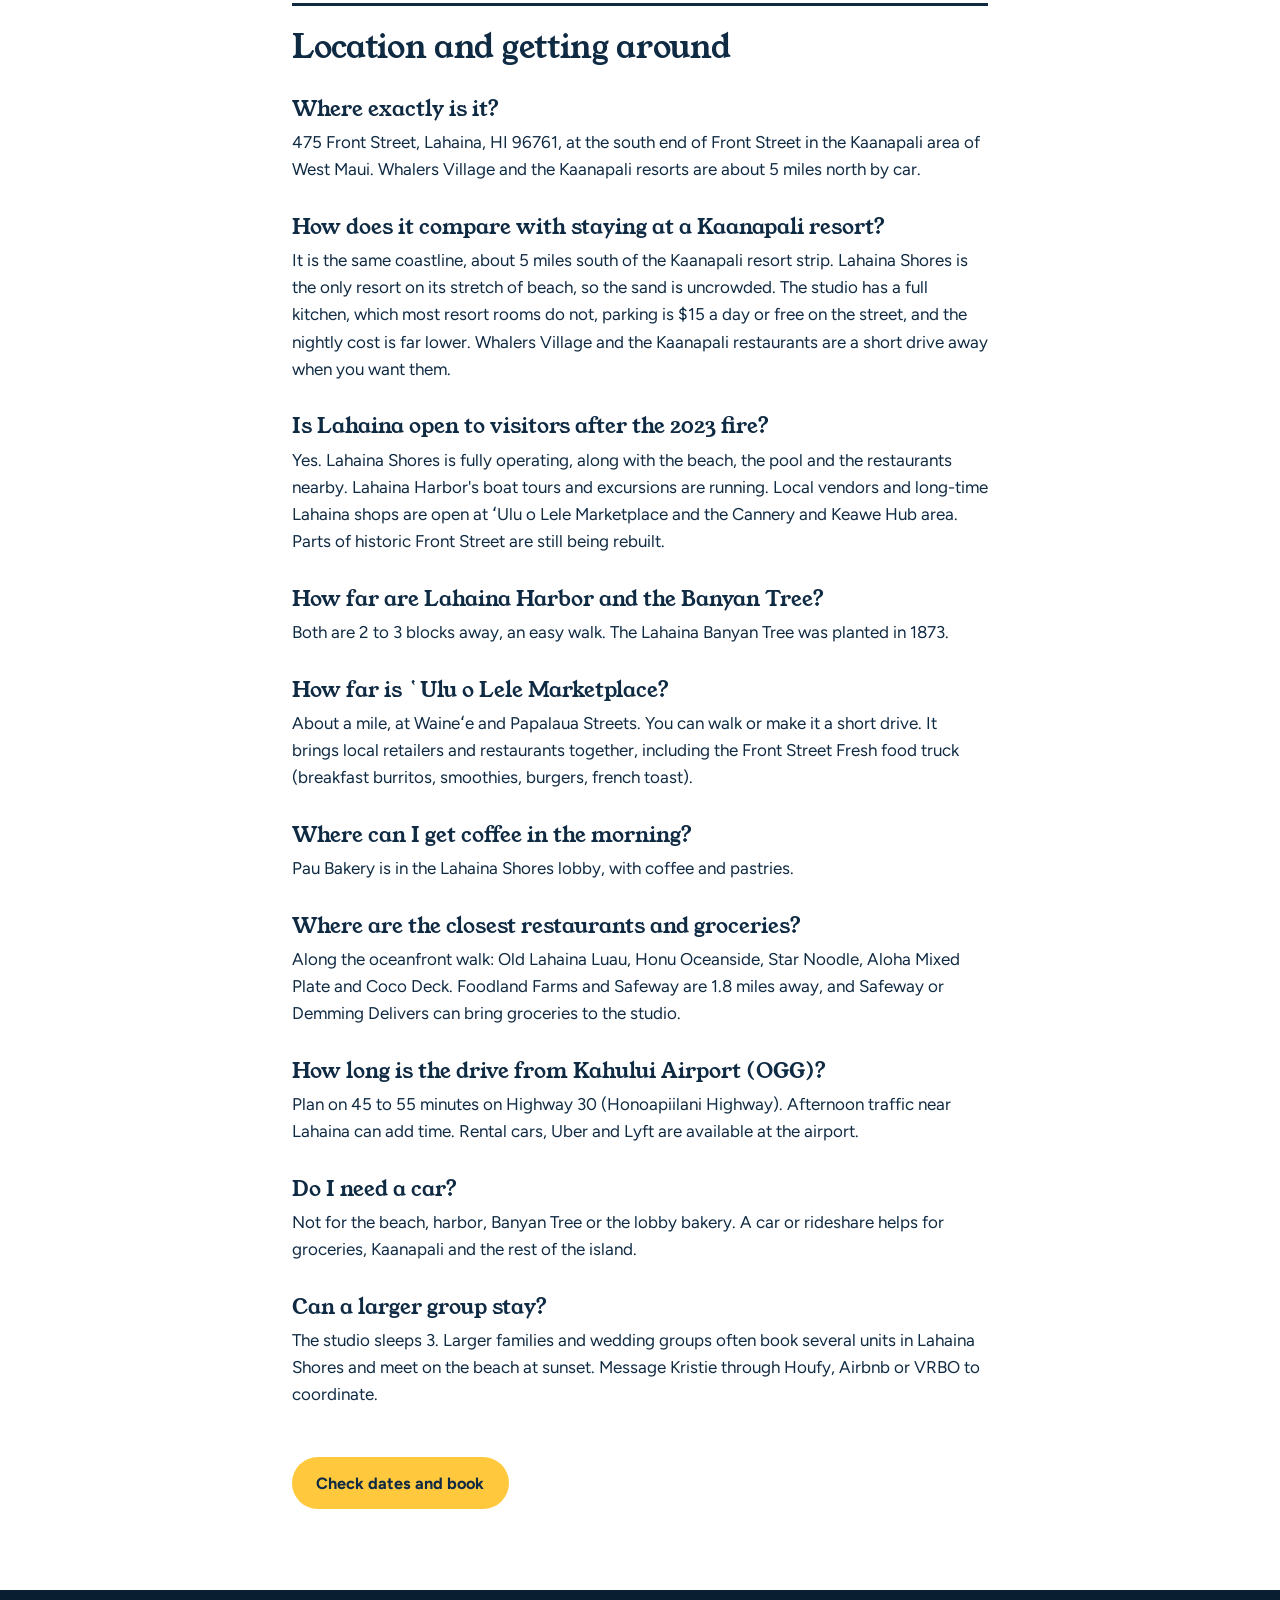
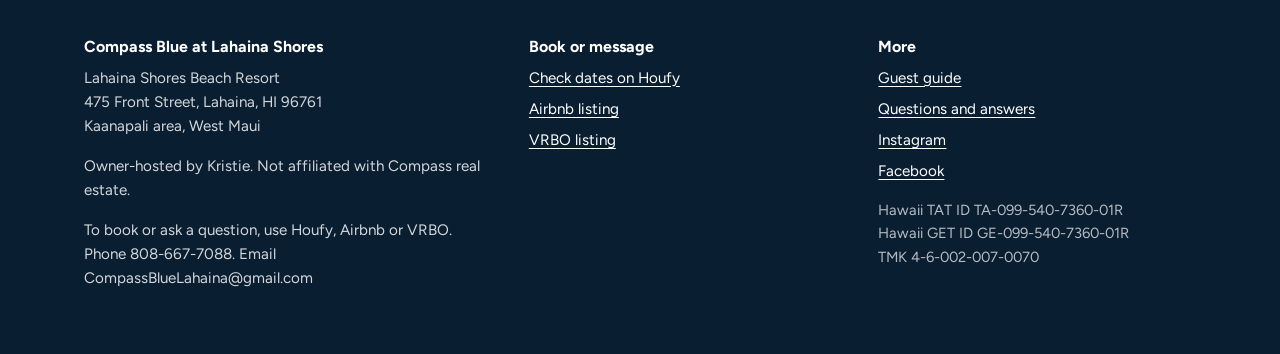
==== commit a187810a: "Add files via upload" ====
--- a/faq.html
+++ b/faq.html
@@ -53,7 +53,7 @@
       "name": "How do I book, and is there a service fee?",
       "acceptedAnswer": {
         "@type": "Answer",
-        "text": "The main booking button goes to Houfy, which handles the calendar and payment and does not charge guests a service fee. There are also no platform fees built into the nightly price, so the total for your dates is usually lower than on Airbnb or VRBO. Compare the total for your dates. The same studio is also listed on Airbnb and VRBO if you prefer those. Questions go through whichever of the three you use; there is no separate request form."
+        "text": "The main booking button goes to Houfy, which handles the calendar and payment and does not charge guests a service fee. Booking there avoids the platform fees built into Airbnb and VRBO prices. The same studio is also listed on Airbnb and VRBO if you prefer those. Questions go through whichever of the three you use; there is no separate request form."
       }
     },
     {
@@ -61,7 +61,7 @@
       "name": "How many people does it sleep?",
       "acceptedAnswer": {
         "@type": "Answer",
-        "text": "Three. There is a queen bed plus two Serta chairs that convert to twin beds."
+        "text": "Three at most. There is a queen bed plus two Serta armchairs that each unfold into a twin bed. It is one open studio, so it is most comfortable for one or two guests; with both chairs open, floor space gets tight."
       }
     },
     {
@@ -133,7 +133,7 @@
       "name": "Is Compass Blue on the beach?",
       "acceptedAnswer": {
         "@type": "Answer",
-        "text": "The building is. Lahaina Shores is an oceanfront building with sand directly in front of it, so you walk from the lobby to the beach without crossing a road."
+        "text": "The building is. Lahaina Shores is an oceanfront building with sand directly in front of it, so you walk from the lobby to the beach without crossing a road. It is the only resort on this stretch of beach, which keeps the sand uncrowded."
       }
     },
     {
@@ -173,7 +173,7 @@
       "name": "Are there surf lessons nearby?",
       "acceptedAnswer": {
         "@type": "Answer",
-        "text": "Yes. Two surf schools, including Bully's, give lessons and rent boards on the beach right next to Lahaina Shores."
+        "text": "Yes. Hi Surf Club gives lessons on the beach right next to Lahaina Shores, and pop-up board rentals set up there too."
       }
     },
     {
@@ -186,10 +186,18 @@
     },
     {
       "@type": "Question",
+      "name": "How does it compare with staying at a Kaanapali resort?",
+      "acceptedAnswer": {
+        "@type": "Answer",
+        "text": "It is the same coastline, about 5 miles south of the Kaanapali resort strip. Lahaina Shores is the only resort on its stretch of beach, so the sand is uncrowded. The studio has a full kitchen, which most resort rooms do not, parking is $15 a day or free on the street, and the nightly cost is far lower. Whalers Village and the Kaanapali restaurants are a short drive away when you want them."
+      }
+    },
+    {
+      "@type": "Question",
       "name": "Is Lahaina open to visitors after the 2023 fire?",
       "acceptedAnswer": {
         "@type": "Answer",
-        "text": "Yes. Lahaina Shores survived the fire and is fully operating, along with the beach, harbor activities and nearby restaurants. Historic Front Street north of the harbor is still rebuilding, and many long-time shops have reopened elsewhere, including the Cannery and Keawe Hub area. Please be respectful when walking near the burn zone."
+        "text": "Yes. Lahaina Shores is fully operating, along with the beach, the pool and the restaurants nearby. Lahaina Harbor's boat tours and excursions are running. Local vendors and long-time Lahaina shops are open at ʻUlu o Lele Marketplace and the Cannery and Keawe Hub area. Parts of historic Front Street are still being rebuilt."
       }
     },
     {
@@ -197,7 +205,7 @@
       "name": "How far are Lahaina Harbor and the Banyan Tree?",
       "acceptedAnswer": {
         "@type": "Answer",
-        "text": "Both are 2 to 3 blocks away, an easy walk. The Lahaina Banyan Tree was planted in 1873 and survived the August 2023 fire."
+        "text": "Both are 2 to 3 blocks away, an easy walk. The Lahaina Banyan Tree was planted in 1873."
       }
     },
     {
@@ -205,7 +213,7 @@
       "name": "How far is ʻUlu o Lele Marketplace?",
       "acceptedAnswer": {
         "@type": "Answer",
-        "text": "About a mile, at Waineʻe and Papalaua Streets. It is a walkable distance, or a short drive if you prefer. It brings local retailers and restaurants together, including the Front Street Fresh food truck (breakfast burritos, smoothies, burgers, french toast)."
+        "text": "About a mile, at Waineʻe and Papalaua Streets. You can walk or make it a short drive. It brings local retailers and restaurants together, including the Front Street Fresh food truck (breakfast burritos, smoothies, burgers, french toast)."
       }
     },
     {
@@ -308,9 +316,9 @@
 <h3 class="q">Is Compass Blue part of Castle Resorts or the hotel rental pool at Lahaina Shores?</h3>
 <p>No. Lahaina Shores is a building of individually owned units, and Castle Resorts runs the building's front desk and its own reservations. Compass Blue is privately owned and hosted by its owner, outside any rental pool. Guests use the same building, beach, pool and hot tub.</p>
 <h3 class="q">How do I book, and is there a service fee?</h3>
-<p>The main booking button goes to Houfy, which handles the calendar and payment and does not charge guests a service fee. There are also no platform fees built into the nightly price, so the total for your dates is usually lower than on Airbnb or VRBO. Compare the total for your dates. The same studio is also listed on Airbnb and VRBO if you prefer those. Questions go through whichever of the three you use; there is no separate request form.</p>
+<p>The main booking button goes to Houfy, which handles the calendar and payment and does not charge guests a service fee. Booking there avoids the platform fees built into Airbnb and VRBO prices. The same studio is also listed on Airbnb and VRBO if you prefer those. Questions go through whichever of the three you use; there is no separate request form.</p>
 <h3 class="q">How many people does it sleep?</h3>
-<p>Three. There is a queen bed plus two Serta chairs that convert to twin beds.</p>
+<p>Three at most. There is a queen bed plus two Serta armchairs that each unfold into a twin bed. It is one open studio, so it is most comfortable for one or two guests; with both chairs open, floor space gets tight.</p>
 <h3 class="q">What are the check-in and check-out times?</h3>
 <p>Check-in is 3:00 PM and check-out is 11:00 AM. Ask if you need a different time.</p>
 <h3 class="q">Is there parking?</h3>
@@ -329,7 +337,7 @@
 <h3 class="q">Does the studio have an ocean view?</h3>
 <p>No, and it is not advertised as one. The lanai faces mauka, toward the West Maui Mountains, where rainbows are common, with the Lahaina Banyan Tree and a glimpse of the harbor off to the left. The ocean is on the other side of the building: take the elevator down and the sand is steps from the lobby.</p>
 <h3 class="q">Is Compass Blue on the beach?</h3>
-<p>The building is. Lahaina Shores is an oceanfront building with sand directly in front of it, so you walk from the lobby to the beach without crossing a road.</p>
+<p>The building is. Lahaina Shores is an oceanfront building with sand directly in front of it, so you walk from the lobby to the beach without crossing a road. It is the only resort on this stretch of beach, which keeps the sand uncrowded.</p>
 <h3 class="q">Can you see humpback whales?</h3>
 <p>In whale season, November through May with the most activity from January through March, guests watch whales breach from the beach in front of the building. Whale watching boats also leave from Lahaina Harbor, 2 to 3 blocks away.</p>
 <h3 class="q">Where do boat tours leave from?</h3>
@@ -339,16 +347,18 @@
 <h3 class="q">Will I see sea turtles?</h3>
 <p>Green sea turtles (honu) are seen in the water and occasionally resting on the sand in front of the building, year-round. They are protected; watch from a distance and let them be.</p>
 <h3 class="q">Are there surf lessons nearby?</h3>
-<p>Yes. Two surf schools, including Bully's, give lessons and rent boards on the beach right next to Lahaina Shores.</p>
+<p>Yes. Hi Surf Club gives lessons on the beach right next to Lahaina Shores, and pop-up board rentals set up there too.</p>
 <h2 id="location">Location and getting around</h2>
 <h3 class="q">Where exactly is it?</h3>
 <p>475 Front Street, Lahaina, HI 96761, at the south end of Front Street in the Kaanapali area of West Maui. Whalers Village and the Kaanapali resorts are about 5 miles north by car.</p>
+<h3 class="q">How does it compare with staying at a Kaanapali resort?</h3>
+<p>It is the same coastline, about 5 miles south of the Kaanapali resort strip. Lahaina Shores is the only resort on its stretch of beach, so the sand is uncrowded. The studio has a full kitchen, which most resort rooms do not, parking is $15 a day or free on the street, and the nightly cost is far lower. Whalers Village and the Kaanapali restaurants are a short drive away when you want them.</p>
 <h3 class="q">Is Lahaina open to visitors after the 2023 fire?</h3>
-<p>Yes. Lahaina Shores survived the fire and is fully operating, along with the beach, harbor activities and nearby restaurants. Historic Front Street north of the harbor is still rebuilding, and many long-time shops have reopened elsewhere, including the Cannery and Keawe Hub area. Please be respectful when walking near the burn zone.</p>
+<p>Yes. Lahaina Shores is fully operating, along with the beach, the pool and the restaurants nearby. Lahaina Harbor's boat tours and excursions are running. Local vendors and long-time Lahaina shops are open at ʻUlu o Lele Marketplace and the Cannery and Keawe Hub area. Parts of historic Front Street are still being rebuilt.</p>
 <h3 class="q">How far are Lahaina Harbor and the Banyan Tree?</h3>
-<p>Both are 2 to 3 blocks away, an easy walk. The Lahaina Banyan Tree was planted in 1873 and survived the August 2023 fire.</p>
+<p>Both are 2 to 3 blocks away, an easy walk. The Lahaina Banyan Tree was planted in 1873.</p>
 <h3 class="q">How far is ʻUlu o Lele Marketplace?</h3>
-<p>About a mile, at Waineʻe and Papalaua Streets. It is a walkable distance, or a short drive if you prefer. It brings local retailers and restaurants together, including the Front Street Fresh food truck (breakfast burritos, smoothies, burgers, french toast).</p>
+<p>About a mile, at Waineʻe and Papalaua Streets. You can walk or make it a short drive. It brings local retailers and restaurants together, including the Front Street Fresh food truck (breakfast burritos, smoothies, burgers, french toast).</p>
 <h3 class="q">Where can I get coffee in the morning?</h3>
 <p>Pau Bakery is in the Lahaina Shores lobby, with coffee and pastries.</p>
 <h3 class="q">Where are the closest restaurants and groceries?</h3>
--- a/assets/css/style.css
+++ b/assets/css/style.css
@@ -80,9 +80,10 @@
 .hero-actions { display: flex; flex-wrap: wrap; gap: .75rem; align-items: center; margin: 1.5rem 0 .75rem; }
 .facts { list-style: none; padding: 0; margin: 1.75rem 0 0; display: flex; flex-wrap: wrap; gap: .5rem; }
 .facts li { margin: 0; padding: .35rem .85rem; border: 1px solid var(--line); border-radius: 999px; font-size: .93rem; font-weight: 500; background: var(--paper); }
-.mosaic { display: grid; grid-template-columns: 2fr 1fr; grid-template-rows: 1fr 1fr; gap: .6rem; aspect-ratio: 5 / 4; }
+.mosaic { display: grid; grid-template-columns: 2.7fr 1fr; grid-template-rows: 1fr 1fr; gap: .6rem; aspect-ratio: 16 / 10; }
 .mosaic picture { display: block; min-height: 0; min-width: 0; }
 .mosaic picture:first-child { grid-row: span 2; }
+.mosaic picture:first-child img { object-position: 35% 70%; }
 .mosaic img { width: 100%; height: 100%; object-fit: cover; background: var(--foam); border-radius: var(--radius); }
 @media (min-width: 900px) {
   .hero { padding: 4rem 0 4.5rem; }
@@ -201,3 +202,9 @@
 
 /* phones: photos first, like the listing apps */
 @media (max-width: 899px) { .hero-grid > .mosaic { order: -1; } .hero { padding-top: 1.25rem; } }
+
+/* one wide photo across a section */
+.wide { margin: 0 0 2.5rem; }
+.wide img { width: 100%; aspect-ratio: 21 / 9; object-fit: cover; object-position: 50% 62%; border-radius: var(--radius); background: var(--foam); }
+.wide figcaption { font-size: .9rem; color: var(--muted); margin-top: .5rem; }
+@media (max-width: 700px) { .wide img { aspect-ratio: 3 / 2; object-position: 58% 60%; } }
